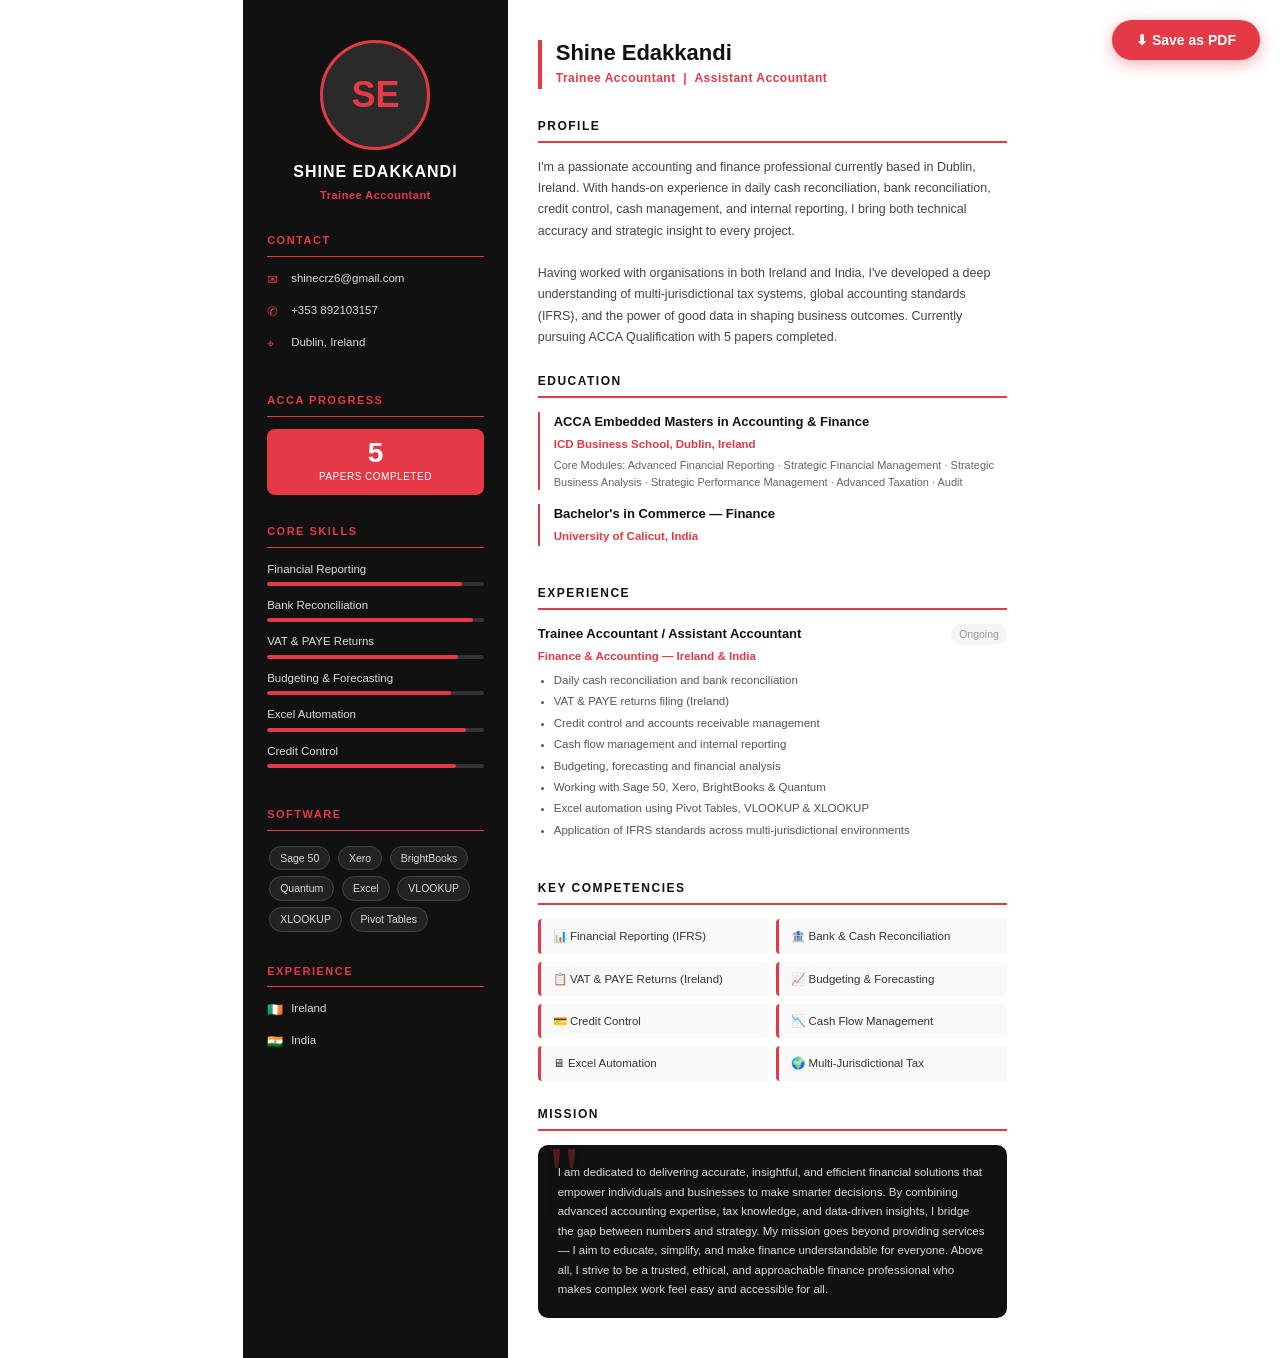
==== assets/portfolio.html @ 4e69e7ef "Add portfolio PDF page, update download button" ====
<!DOCTYPE html>
<html lang="en">
<head>
<meta charset="UTF-8">
<meta name="viewport" content="width=device-width, initial-scale=1.0">
<title>Shine Edakkandi - Portfolio</title>
<style>
  * { margin: 0; padding: 0; box-sizing: border-box; }

  body {
    font-family: 'Segoe UI', Arial, sans-serif;
    background: #fff;
    color: #222;
    font-size: 13px;
    line-height: 1.6;
  }

  /* ── PAGE LAYOUT ── */
  .page {
    width: 210mm;
    min-height: 297mm;
    margin: 0 auto;
    display: grid;
    grid-template-columns: 70mm 1fr;
  }

  /* ── LEFT SIDEBAR ── */
  .sidebar {
    background: #111111;
    color: #fff;
    padding: 40px 24px;
    display: flex;
    flex-direction: column;
    gap: 28px;
  }

  .profile-photo {
    width: 110px;
    height: 110px;
    border-radius: 50%;
    border: 3px solid #e63946;
    object-fit: cover;
    display: block;
    margin: 0 auto;
    background: #333;
  }

  .profile-photo-placeholder {
    width: 110px;
    height: 110px;
    border-radius: 50%;
    border: 3px solid #e63946;
    background: #2a2a2a;
    display: flex;
    align-items: center;
    justify-content: center;
    margin: 0 auto;
    font-size: 36px;
    color: #e63946;
    font-weight: 700;
  }

  .sidebar-name {
    text-align: center;
    margin-top: 12px;
  }

  .sidebar-name h1 {
    font-size: 16px;
    font-weight: 700;
    color: #fff;
    letter-spacing: 1px;
    line-height: 1.3;
  }

  .sidebar-name p {
    font-size: 11px;
    color: #e63946;
    font-weight: 600;
    margin-top: 4px;
    letter-spacing: 0.5px;
  }

  .sidebar-section h3 {
    font-size: 11px;
    font-weight: 700;
    text-transform: uppercase;
    letter-spacing: 1.5px;
    color: #e63946;
    border-bottom: 1px solid #e63946;
    padding-bottom: 6px;
    margin-bottom: 12px;
  }

  .contact-item {
    display: flex;
    align-items: flex-start;
    gap: 8px;
    margin-bottom: 10px;
    font-size: 11.5px;
    color: #ddd;
  }

  .contact-icon {
    color: #e63946;
    font-size: 13px;
    min-width: 16px;
    margin-top: 1px;
  }

  .skill-item {
    margin-bottom: 10px;
  }

  .skill-name {
    font-size: 11.5px;
    color: #ddd;
    margin-bottom: 4px;
  }

  .skill-bar {
    height: 4px;
    background: #333;
    border-radius: 2px;
    overflow: hidden;
  }

  .skill-fill {
    height: 100%;
    background: #e63946;
    border-radius: 2px;
  }

  .software-tag {
    display: inline-block;
    background: #222;
    color: #ddd;
    border: 1px solid #444;
    border-radius: 20px;
    padding: 3px 10px;
    font-size: 10.5px;
    margin: 3px 2px;
  }

  .acca-badge {
    background: #e63946;
    color: #fff;
    border-radius: 8px;
    padding: 10px 14px;
    text-align: center;
    margin-top: 4px;
  }

  .acca-badge .num {
    font-size: 28px;
    font-weight: 700;
    line-height: 1;
  }

  .acca-badge .label {
    font-size: 10px;
    letter-spacing: 0.5px;
    margin-top: 2px;
  }

  /* ── RIGHT MAIN ── */
  .main {
    background: #fff;
    padding: 40px 30px;
    display: flex;
    flex-direction: column;
    gap: 24px;
  }

  .main-header {
    border-left: 4px solid #e63946;
    padding-left: 14px;
    margin-bottom: 4px;
  }

  .main-header h2 {
    font-size: 22px;
    font-weight: 700;
    color: #111;
    line-height: 1.2;
  }

  .main-header p {
    font-size: 12px;
    color: #e63946;
    font-weight: 600;
    margin-top: 3px;
    letter-spacing: 0.5px;
  }

  .section-title {
    font-size: 12px;
    font-weight: 700;
    text-transform: uppercase;
    letter-spacing: 1.5px;
    color: #111;
    border-bottom: 2px solid #e63946;
    padding-bottom: 5px;
    margin-bottom: 14px;
  }

  .profile-text {
    font-size: 12.5px;
    color: #444;
    line-height: 1.7;
  }

  /* Education */
  .edu-item {
    margin-bottom: 14px;
    padding-left: 14px;
    border-left: 2px solid #e63946;
  }

  .edu-item h4 {
    font-size: 13px;
    font-weight: 700;
    color: #111;
  }

  .edu-item .school {
    font-size: 11.5px;
    color: #e63946;
    font-weight: 600;
    margin-top: 2px;
  }

  .edu-item .modules {
    font-size: 11px;
    color: #666;
    margin-top: 4px;
    line-height: 1.5;
  }

  /* Experience */
  .exp-item {
    margin-bottom: 16px;
  }

  .exp-header {
    display: flex;
    justify-content: space-between;
    align-items: flex-start;
  }

  .exp-item h4 {
    font-size: 13px;
    font-weight: 700;
    color: #111;
  }

  .exp-item .company {
    font-size: 11.5px;
    color: #e63946;
    font-weight: 600;
    margin-top: 2px;
  }

  .exp-item .period {
    font-size: 10.5px;
    color: #999;
    white-space: nowrap;
    background: #f5f5f5;
    padding: 2px 8px;
    border-radius: 20px;
  }

  .exp-item ul {
    margin-top: 6px;
    padding-left: 16px;
  }

  .exp-item ul li {
    font-size: 11.5px;
    color: #555;
    margin-bottom: 3px;
  }

  /* Mission */
  .mission-box {
    background: #111;
    color: #fff;
    border-radius: 10px;
    padding: 18px 20px;
    position: relative;
    overflow: hidden;
  }

  .mission-box::before {
    content: '"';
    position: absolute;
    top: -10px;
    left: 10px;
    font-size: 80px;
    color: #e63946;
    opacity: 0.3;
    font-family: Georgia, serif;
    line-height: 1;
  }

  .mission-box p {
    font-size: 11.5px;
    line-height: 1.7;
    color: #ddd;
    position: relative;
    z-index: 1;
  }

  /* Key Skills grid */
  .skills-grid {
    display: grid;
    grid-template-columns: 1fr 1fr;
    gap: 8px;
  }

  .skill-card {
    background: #f9f9f9;
    border-left: 3px solid #e63946;
    padding: 8px 12px;
    border-radius: 4px;
    font-size: 11.5px;
    color: #333;
    font-weight: 500;
  }

  @media print {
    body { margin: 0; }
    .page { width: 210mm; margin: 0; }
    .no-print { display: none; }
  }

  /* Print button */
  .print-btn {
    position: fixed;
    top: 20px;
    right: 20px;
    background: #e63946;
    color: #fff;
    border: none;
    padding: 12px 24px;
    border-radius: 30px;
    font-size: 14px;
    font-weight: 600;
    cursor: pointer;
    box-shadow: 0 4px 15px rgba(230,57,70,0.4);
    z-index: 999;
  }

  .print-btn:hover { background: #c0303b; }
</style>
</head>
<body>

<button class="print-btn no-print" onclick="window.print()">⬇ Save as PDF</button>

<div class="page">

  <!-- SIDEBAR -->
  <div class="sidebar">

    <!-- Photo placeholder (replace src with actual photo path) -->
    <div>
      <div class="profile-photo-placeholder">SE</div>
      <div class="sidebar-name">
        <h1>SHINE EDAKKANDI</h1>
        <p>Trainee Accountant</p>
      </div>
    </div>

    <!-- Contact -->
    <div class="sidebar-section">
      <h3>Contact</h3>
      <div class="contact-item">
        <span class="contact-icon">✉</span>
        <span>shinecrz6@gmail.com</span>
      </div>
      <div class="contact-item">
        <span class="contact-icon">✆</span>
        <span>+353 892103157</span>
      </div>
      <div class="contact-item">
        <span class="contact-icon">⌖</span>
        <span>Dublin, Ireland</span>
      </div>
    </div>

    <!-- ACCA Badge -->
    <div class="sidebar-section">
      <h3>ACCA Progress</h3>
      <div class="acca-badge">
        <div class="num">5</div>
        <div class="label">PAPERS COMPLETED</div>
      </div>
    </div>

    <!-- Skills -->
    <div class="sidebar-section">
      <h3>Core Skills</h3>
      <div class="skill-item">
        <div class="skill-name">Financial Reporting</div>
        <div class="skill-bar"><div class="skill-fill" style="width:90%"></div></div>
      </div>
      <div class="skill-item">
        <div class="skill-name">Bank Reconciliation</div>
        <div class="skill-bar"><div class="skill-fill" style="width:95%"></div></div>
      </div>
      <div class="skill-item">
        <div class="skill-name">VAT & PAYE Returns</div>
        <div class="skill-bar"><div class="skill-fill" style="width:88%"></div></div>
      </div>
      <div class="skill-item">
        <div class="skill-name">Budgeting & Forecasting</div>
        <div class="skill-bar"><div class="skill-fill" style="width:85%"></div></div>
      </div>
      <div class="skill-item">
        <div class="skill-name">Excel Automation</div>
        <div class="skill-bar"><div class="skill-fill" style="width:92%"></div></div>
      </div>
      <div class="skill-item">
        <div class="skill-name">Credit Control</div>
        <div class="skill-bar"><div class="skill-fill" style="width:87%"></div></div>
      </div>
    </div>

    <!-- Software -->
    <div class="sidebar-section">
      <h3>Software</h3>
      <span class="software-tag">Sage 50</span>
      <span class="software-tag">Xero</span>
      <span class="software-tag">BrightBooks</span>
      <span class="software-tag">Quantum</span>
      <span class="software-tag">Excel</span>
      <span class="software-tag">VLOOKUP</span>
      <span class="software-tag">XLOOKUP</span>
      <span class="software-tag">Pivot Tables</span>
    </div>

    <!-- Countries -->
    <div class="sidebar-section">
      <h3>Experience</h3>
      <div class="contact-item">
        <span class="contact-icon">🇮🇪</span>
        <span>Ireland</span>
      </div>
      <div class="contact-item">
        <span class="contact-icon">🇮🇳</span>
        <span>India</span>
      </div>
    </div>

  </div>

  <!-- MAIN CONTENT -->
  <div class="main">

    <!-- Header -->
    <div class="main-header">
      <h2>Shine Edakkandi</h2>
      <p>Trainee Accountant &nbsp;|&nbsp; Assistant Accountant</p>
    </div>

    <!-- Profile -->
    <div>
      <div class="section-title">Profile</div>
      <p class="profile-text">
        I'm a passionate accounting and finance professional currently based in Dublin, Ireland.
        With hands-on experience in daily cash reconciliation, bank reconciliation, credit control,
        cash management, and internal reporting, I bring both technical accuracy and strategic insight
        to every project.
        <br><br>
        Having worked with organisations in both Ireland and India, I've developed a deep understanding
        of multi-jurisdictional tax systems, global accounting standards (IFRS), and the power of good
        data in shaping business outcomes. Currently pursuing ACCA Qualification with 5 papers completed.
      </p>
    </div>

    <!-- Education -->
    <div>
      <div class="section-title">Education</div>
      <div class="edu-item">
        <h4>ACCA Embedded Masters in Accounting & Finance</h4>
        <div class="school">ICD Business School, Dublin, Ireland</div>
        <div class="modules">
          Core Modules: Advanced Financial Reporting · Strategic Financial Management ·
          Strategic Business Analysis · Strategic Performance Management · Advanced Taxation · Audit
        </div>
      </div>
      <div class="edu-item">
        <h4>Bachelor's in Commerce — Finance</h4>
        <div class="school">University of Calicut, India</div>
      </div>
    </div>

    <!-- Experience -->
    <div>
      <div class="section-title">Experience</div>
      <div class="exp-item">
        <div class="exp-header">
          <div>
            <h4>Trainee Accountant / Assistant Accountant</h4>
            <div class="company">Finance & Accounting — Ireland & India</div>
          </div>
          <span class="exp-period" style="font-size:10.5px;color:#999;background:#f5f5f5;padding:2px 8px;border-radius:20px;white-space:nowrap;">Ongoing</span>
        </div>
        <ul>
          <li>Daily cash reconciliation and bank reconciliation</li>
          <li>VAT & PAYE returns filing (Ireland)</li>
          <li>Credit control and accounts receivable management</li>
          <li>Cash flow management and internal reporting</li>
          <li>Budgeting, forecasting and financial analysis</li>
          <li>Working with Sage 50, Xero, BrightBooks & Quantum</li>
          <li>Excel automation using Pivot Tables, VLOOKUP & XLOOKUP</li>
          <li>Application of IFRS standards across multi-jurisdictional environments</li>
        </ul>
      </div>
    </div>

    <!-- Key Skills -->
    <div>
      <div class="section-title">Key Competencies</div>
      <div class="skills-grid">
        <div class="skill-card">📊 Financial Reporting (IFRS)</div>
        <div class="skill-card">🏦 Bank & Cash Reconciliation</div>
        <div class="skill-card">📋 VAT & PAYE Returns (Ireland)</div>
        <div class="skill-card">📈 Budgeting & Forecasting</div>
        <div class="skill-card">💳 Credit Control</div>
        <div class="skill-card">📉 Cash Flow Management</div>
        <div class="skill-card">🖥 Excel Automation</div>
        <div class="skill-card">🌍 Multi-Jurisdictional Tax</div>
      </div>
    </div>

    <!-- Mission -->
    <div>
      <div class="section-title">Mission</div>
      <div class="mission-box">
        <p>
          I am dedicated to delivering accurate, insightful, and efficient financial solutions that
          empower individuals and businesses to make smarter decisions. By combining advanced accounting
          expertise, tax knowledge, and data-driven insights, I bridge the gap between numbers and strategy.
          My mission goes beyond providing services — I aim to educate, simplify, and make finance
          understandable for everyone. Above all, I strive to be a trusted, ethical, and approachable
          finance professional who makes complex work feel easy and accessible for all.
        </p>
      </div>
    </div>

  </div>
</div>

</body>
</html>
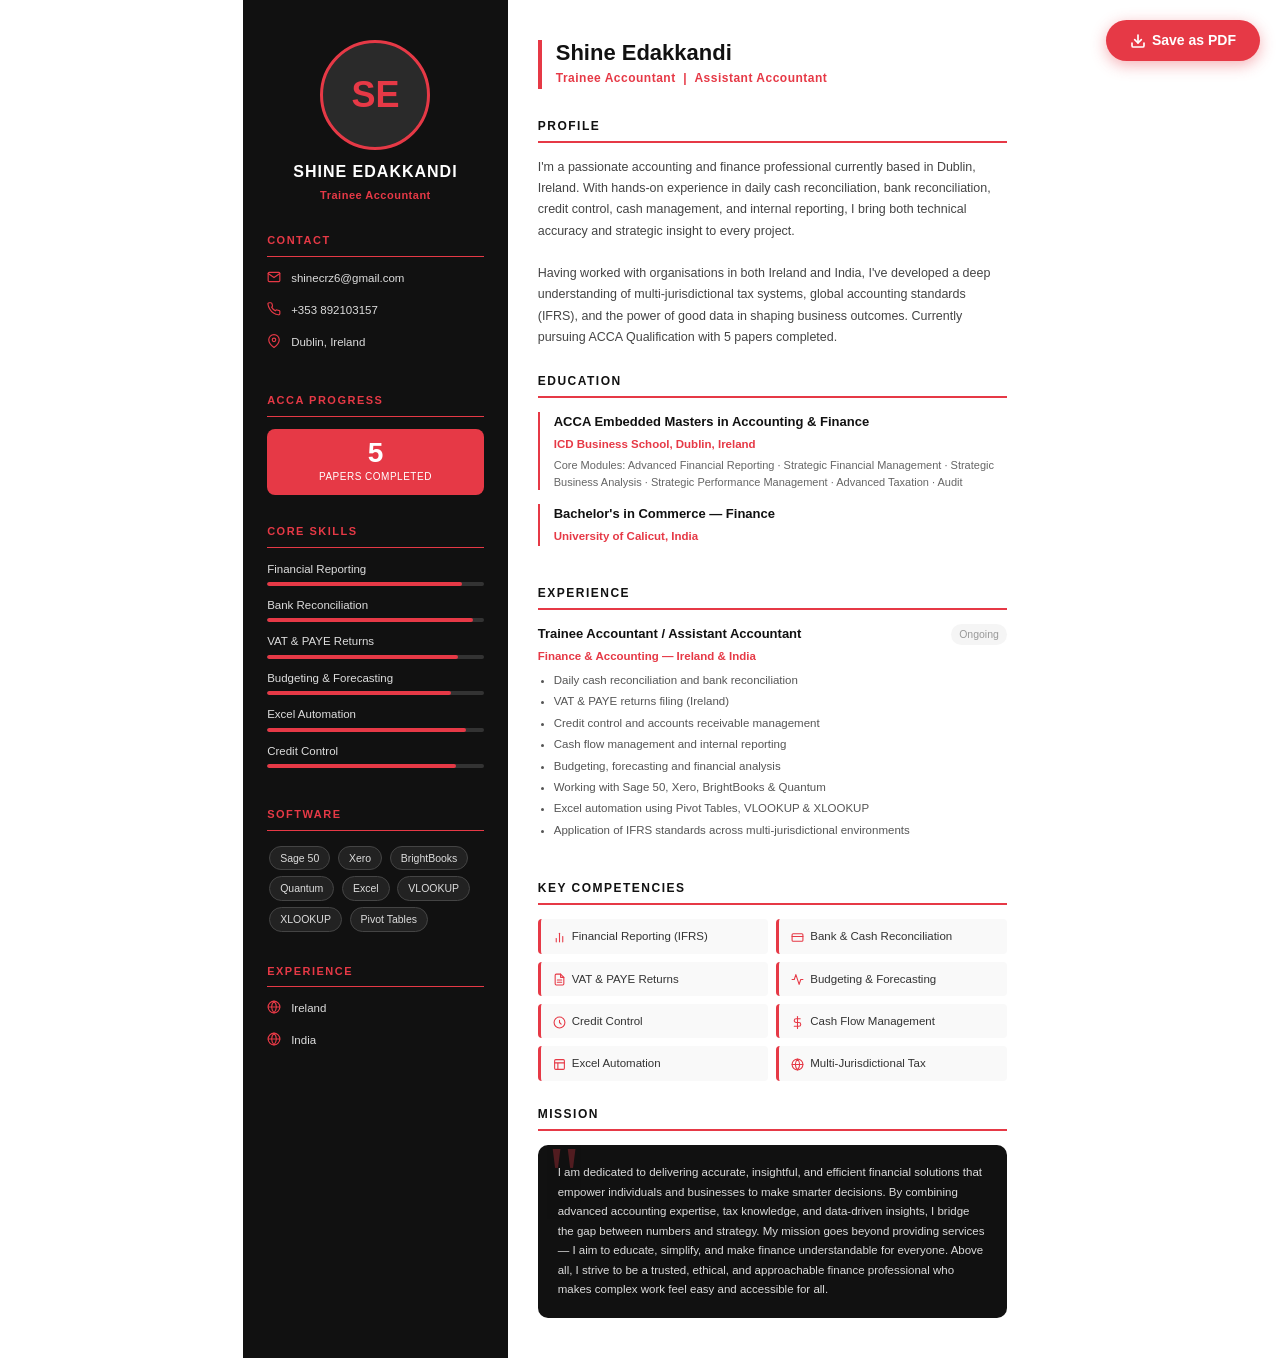
==== commit 73aed554: "Replace emoji icons with SVG icons in portfolio" ====
--- a/assets/portfolio.html
+++ b/assets/portfolio.html
@@ -356,7 +356,7 @@
 </head>
 <body>
 
-<button class="print-btn no-print" onclick="window.print()">⬇ Save as PDF</button>
+<button class="print-btn no-print" onclick="window.print()"><svg width="16" height="16" viewBox="0 0 24 24" fill="none" stroke="currentColor" stroke-width="2.5" stroke-linecap="round" stroke-linejoin="round" style="display:inline;vertical-align:middle;margin-right:6px"><path d="M21 15v4a2 2 0 0 1-2 2H5a2 2 0 0 1-2-2v-4"/><polyline points="7 10 12 15 17 10"/><line x1="12" y1="15" x2="12" y2="3"/></svg>Save as PDF</button>
 
 <div class="page">
 
@@ -376,15 +376,15 @@
     <div class="sidebar-section">
       <h3>Contact</h3>
       <div class="contact-item">
-        <span class="contact-icon">✉</span>
+        <span class="contact-icon"><svg width="14" height="14" viewBox="0 0 24 24" fill="none" stroke="#e63946" stroke-width="2" stroke-linecap="round" stroke-linejoin="round"><path d="M4 4h16c1.1 0 2 .9 2 2v12c0 1.1-.9 2-2 2H4c-1.1 0-2-.9-2-2V6c0-1.1.9-2 2-2z"/><polyline points="22,6 12,13 2,6"/></svg></span>
         <span>shinecrz6@gmail.com</span>
       </div>
       <div class="contact-item">
-        <span class="contact-icon">✆</span>
+        <span class="contact-icon"><svg width="14" height="14" viewBox="0 0 24 24" fill="none" stroke="#e63946" stroke-width="2" stroke-linecap="round" stroke-linejoin="round"><path d="M22 16.92v3a2 2 0 0 1-2.18 2 19.79 19.79 0 0 1-8.63-3.07A19.5 19.5 0 0 1 4.69 12 19.79 19.79 0 0 1 1.61 3.4 2 2 0 0 1 3.6 1.22h3a2 2 0 0 1 2 1.72c.127.96.361 1.903.7 2.81a2 2 0 0 1-.45 2.11L7.91 8.82a16 16 0 0 0 6.29 6.29l.96-.96a2 2 0 0 1 2.11-.45c.907.339 1.85.573 2.81.7A2 2 0 0 1 22 16.92z"/></svg></span>
         <span>+353 892103157</span>
       </div>
       <div class="contact-item">
-        <span class="contact-icon">⌖</span>
+        <span class="contact-icon"><svg width="14" height="14" viewBox="0 0 24 24" fill="none" stroke="#e63946" stroke-width="2" stroke-linecap="round" stroke-linejoin="round"><path d="M21 10c0 7-9 13-9 13s-9-6-9-13a9 9 0 0 1 18 0z"/><circle cx="12" cy="10" r="3"/></svg></span>
         <span>Dublin, Ireland</span>
       </div>
     </div>
@@ -444,11 +444,11 @@
     <div class="sidebar-section">
       <h3>Experience</h3>
       <div class="contact-item">
-        <span class="contact-icon">🇮🇪</span>
+        <span class="contact-icon"><svg width="14" height="14" viewBox="0 0 24 24" fill="none" stroke="#e63946" stroke-width="2" stroke-linecap="round" stroke-linejoin="round"><circle cx="12" cy="12" r="10"/><line x1="2" y1="12" x2="22" y2="12"/><path d="M12 2a15.3 15.3 0 0 1 4 10 15.3 15.3 0 0 1-4 10 15.3 15.3 0 0 1-4-10 15.3 15.3 0 0 1 4-10z"/></svg></span>
         <span>Ireland</span>
       </div>
       <div class="contact-item">
-        <span class="contact-icon">🇮🇳</span>
+        <span class="contact-icon"><svg width="14" height="14" viewBox="0 0 24 24" fill="none" stroke="#e63946" stroke-width="2" stroke-linecap="round" stroke-linejoin="round"><circle cx="12" cy="12" r="10"/><line x1="2" y1="12" x2="22" y2="12"/><path d="M12 2a15.3 15.3 0 0 1 4 10 15.3 15.3 0 0 1-4 10 15.3 15.3 0 0 1-4-10 15.3 15.3 0 0 1 4-10z"/></svg></span>
         <span>India</span>
       </div>
     </div>
@@ -524,14 +524,14 @@
     <div>
       <div class="section-title">Key Competencies</div>
       <div class="skills-grid">
-        <div class="skill-card">📊 Financial Reporting (IFRS)</div>
-        <div class="skill-card">🏦 Bank & Cash Reconciliation</div>
-        <div class="skill-card">📋 VAT & PAYE Returns (Ireland)</div>
-        <div class="skill-card">📈 Budgeting & Forecasting</div>
-        <div class="skill-card">💳 Credit Control</div>
-        <div class="skill-card">📉 Cash Flow Management</div>
-        <div class="skill-card">🖥 Excel Automation</div>
-        <div class="skill-card">🌍 Multi-Jurisdictional Tax</div>
+        <div class="skill-card"><svg width="13" height="13" viewBox="0 0 24 24" fill="none" stroke="#e63946" stroke-width="2" stroke-linecap="round" stroke-linejoin="round" style="margin-right:6px;vertical-align:middle"><line x1="18" y1="20" x2="18" y2="10"/><line x1="12" y1="20" x2="12" y2="4"/><line x1="6" y1="20" x2="6" y2="14"/></svg>Financial Reporting (IFRS)</div>
+        <div class="skill-card"><svg width="13" height="13" viewBox="0 0 24 24" fill="none" stroke="#e63946" stroke-width="2" stroke-linecap="round" stroke-linejoin="round" style="margin-right:6px;vertical-align:middle"><rect x="2" y="5" width="20" height="14" rx="2"/><line x1="2" y1="10" x2="22" y2="10"/></svg>Bank & Cash Reconciliation</div>
+        <div class="skill-card"><svg width="13" height="13" viewBox="0 0 24 24" fill="none" stroke="#e63946" stroke-width="2" stroke-linecap="round" stroke-linejoin="round" style="margin-right:6px;vertical-align:middle"><path d="M14 2H6a2 2 0 0 0-2 2v16a2 2 0 0 0 2 2h12a2 2 0 0 0 2-2V8z"/><polyline points="14 2 14 8 20 8"/><line x1="16" y1="13" x2="8" y2="13"/><line x1="16" y1="17" x2="8" y2="17"/></svg>VAT & PAYE Returns</div>
+        <div class="skill-card"><svg width="13" height="13" viewBox="0 0 24 24" fill="none" stroke="#e63946" stroke-width="2" stroke-linecap="round" stroke-linejoin="round" style="margin-right:6px;vertical-align:middle"><polyline points="22 12 18 12 15 21 9 3 6 12 2 12"/></svg>Budgeting & Forecasting</div>
+        <div class="skill-card"><svg width="13" height="13" viewBox="0 0 24 24" fill="none" stroke="#e63946" stroke-width="2" stroke-linecap="round" stroke-linejoin="round" style="margin-right:6px;vertical-align:middle"><circle cx="12" cy="12" r="10"/><path d="M12 8v4l3 3"/></svg>Credit Control</div>
+        <div class="skill-card"><svg width="13" height="13" viewBox="0 0 24 24" fill="none" stroke="#e63946" stroke-width="2" stroke-linecap="round" stroke-linejoin="round" style="margin-right:6px;vertical-align:middle"><line x1="12" y1="1" x2="12" y2="23"/><path d="M17 5H9.5a3.5 3.5 0 0 0 0 7h5a3.5 3.5 0 0 1 0 7H6"/></svg>Cash Flow Management</div>
+        <div class="skill-card"><svg width="13" height="13" viewBox="0 0 24 24" fill="none" stroke="#e63946" stroke-width="2" stroke-linecap="round" stroke-linejoin="round" style="margin-right:6px;vertical-align:middle"><rect x="3" y="3" width="18" height="18" rx="2"/><path d="M3 9h18M9 21V9"/></svg>Excel Automation</div>
+        <div class="skill-card"><svg width="13" height="13" viewBox="0 0 24 24" fill="none" stroke="#e63946" stroke-width="2" stroke-linecap="round" stroke-linejoin="round" style="margin-right:6px;vertical-align:middle"><circle cx="12" cy="12" r="10"/><line x1="2" y1="12" x2="22" y2="12"/><path d="M12 2a15.3 15.3 0 0 1 4 10 15.3 15.3 0 0 1-4 10 15.3 15.3 0 0 1-4-10 15.3 15.3 0 0 1 4-10z"/></svg>Multi-Jurisdictional Tax</div>
       </div>
     </div>
 
